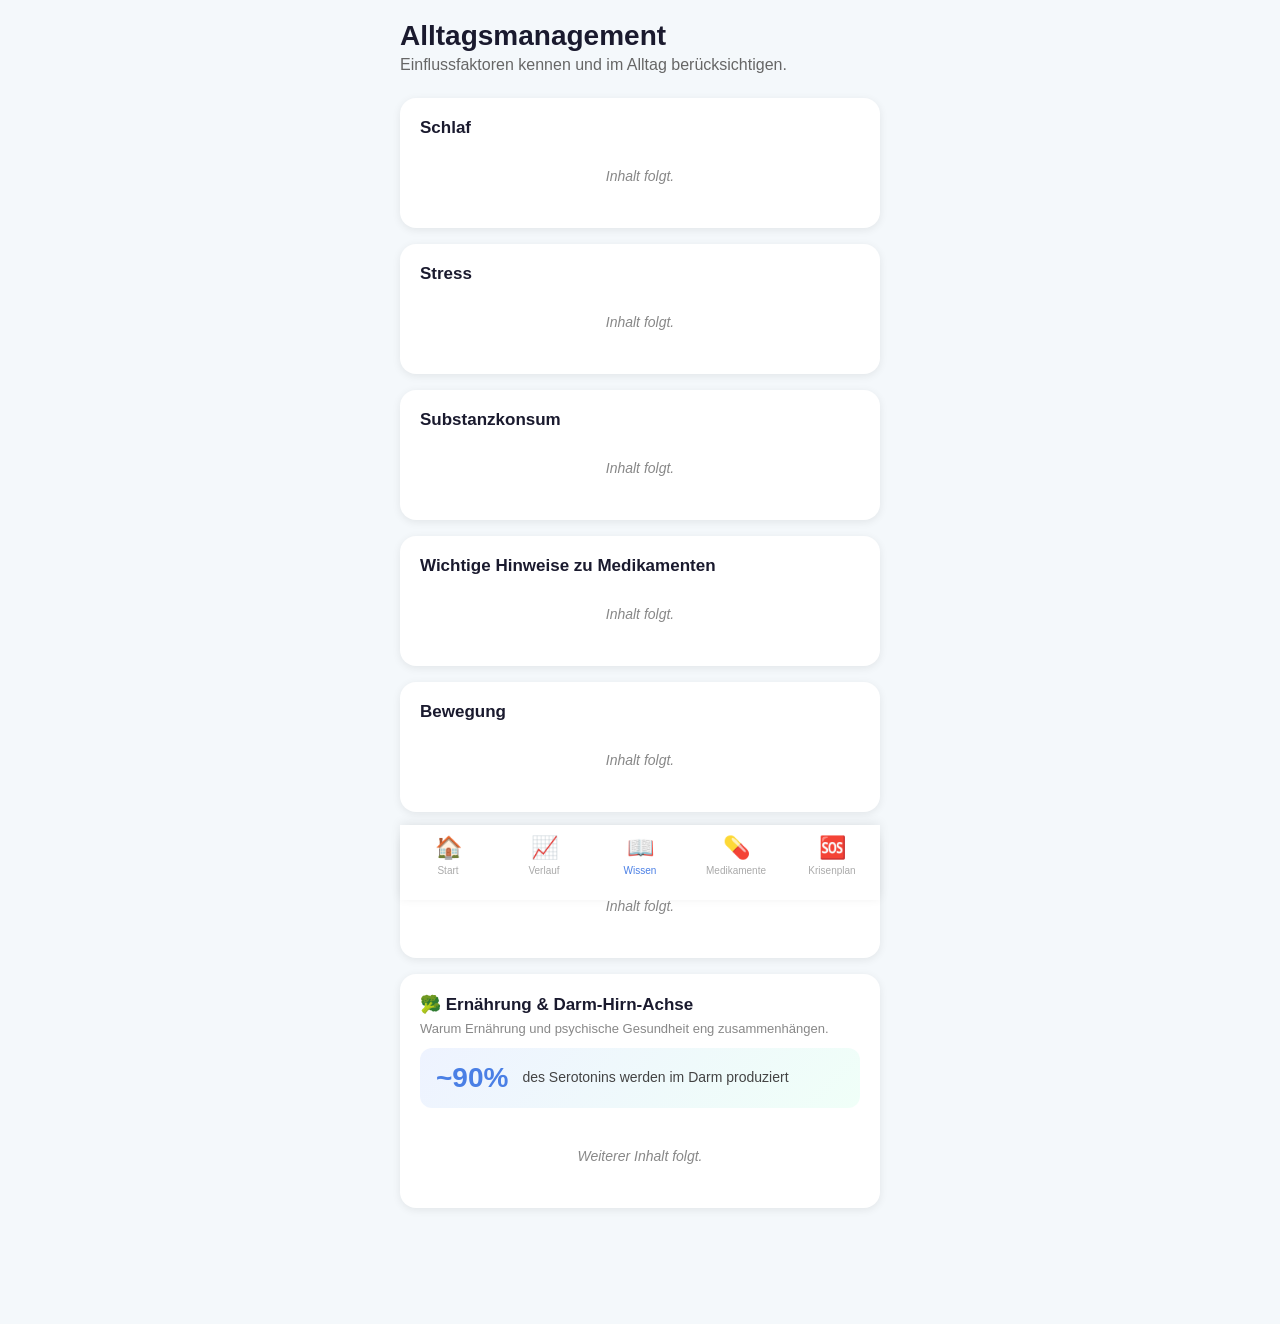
==== alltagsmanagement.html @ 261d6a48 "Add files via upload" ====
<!DOCTYPE html>
<html>
    <head>
        <meta charset="UTF-8">
        <meta name="color-scheme" content="light">
        <meta name="apple-mobile-web-app-capable" content="yes">
        <meta name="apple-mobile-web-app-status-bar-style" content="default">
        <meta name="apple-mobile-web-app-title" content="Recovery Compass">
        <link rel="manifest" href="manifest.json">
        <link rel="apple-touch-icon" href="icon.svg">
        <meta name="viewport" content="width=device-width, initial-scale=1.0">
        <style>body{background-color:#f4f8fb;}</style>
        <link rel="stylesheet" href="style.css">
    </head>
    <body>

        <div class="header">
            <h1>Alltagsmanagement</h1>
            <p>Einflussfaktoren kennen und im Alltag berücksichtigen.</p>
        </div>

        <div class="card">
            <h3>Schlaf</h3>
            <p class="placeholder-text">Inhalt folgt.</p>
        </div>

        <div class="card">
            <h3>Stress</h3>
            <p class="placeholder-text">Inhalt folgt.</p>
        </div>

        <div class="card">
            <h3>Substanzkonsum</h3>
            <p class="placeholder-text">Inhalt folgt.</p>
        </div>

        <div class="card">
            <h3>Wichtige Hinweise zu Medikamenten</h3>
            <p class="placeholder-text">Inhalt folgt.</p>
        </div>

        <div class="card">
            <h3>Bewegung</h3>
            <p class="placeholder-text">Inhalt folgt.</p>
        </div>

        <div class="card">
            <h3>Soziale Kontakte</h3>
            <p class="placeholder-text">Inhalt folgt.</p>
        </div>

        <div class="card">
            <h3>🥦 Ernährung & Darm-Hirn-Achse</h3>
            <p style="font-size: 13px; color: #888; margin: 0 0 12px 0;">Warum Ernährung und psychische Gesundheit eng zusammenhängen.</p>
            <div class="ernaehrung-fakt">
                <span class="ernaehrung-zahl">~90%</span>
                <span class="ernaehrung-label">des Serotonins werden im Darm produziert</span>
            </div>
            <p class="placeholder-text" style="margin-top: 16px;">Weiterer Inhalt folgt.</p>
        </div>

        <nav class="bottom-nav">
            <a href="index.html" class="nav-item"><span class="nav-icon">🏠</span><span class="nav-label">Start</span></a>
            <a href="verlauf.html" class="nav-item"><span class="nav-icon">📈</span><span class="nav-label">Verlauf</span></a>
            <a href="wissen.html" class="nav-item active"><span class="nav-icon">📖</span><span class="nav-label">Wissen</span></a>
            <a href="medikamente.html" class="nav-item"><span class="nav-icon">💊</span><span class="nav-label">Medikamente</span></a>
            <a href="krisenplan.html" class="nav-item"><span class="nav-icon">🆘</span><span class="nav-label">Krisenplan</span></a>
        </nav>

    </body>
</html>
---- style.css ----
:root {
    color-scheme: light;
}

body {
    background-color: #f4f8fb;
    color: #1a1a2e;
    font-family: Arial, sans-serif;
    padding: 20px 20px 100px 20px;
    max-width: 480px;
    margin: 0 auto;
}

.header {
    margin-bottom: 24px;
}

.header h1 {
    font-size: 28px;
    margin: 0 0 4px 0;
    color: #1a1a2e;
}

.header p {
    color: #666;
    margin: 0;
}

.card {
    background-color: white;
    border-radius: 16px;
    padding: 20px;
    margin-bottom: 16px;
    box-shadow: 0 2px 8px rgba(0, 0, 0, 0.08);
}

.card h3 {
    margin: 0 0 6px 0;
    font-size: 17px;
    color: #1a1a2e;
}

.card p {
    margin: 0;
    color: #888;
    font-size: 14px;
}

.card-link {
    text-decoration: none;
    display: block;
}

.card-nav {
    display: flex;
    align-items: center;
    gap: 14px;
}

.card-nav h3 {
    margin: 0 0 4px 0;
}

.card-nav p {
    margin: 0;
}

.card-nav-icon {
    font-size: 28px;
    flex-shrink: 0;
}

.card-arrow {
    font-size: 22px;
    color: #ccc;
    margin-left: auto;
    flex-shrink: 0;
}

.recovery-card {
    background: linear-gradient(135deg, #eef3ff, #f0f8ff);
    border: 1px solid #d0e0ff;
}

.recovery-tag {
    font-size: 13px;
    font-weight: bold;
    color: #4a7fe5;
    margin-bottom: 8px;
}

.recovery-card p {
    color: #444;
    font-size: 14px;
    line-height: 1.6;
    margin: 0 0 12px 0;
}

.recovery-link {
    font-size: 14px;
    color: #4a7fe5;
    text-decoration: none;
    font-weight: bold;
}

.button-primary {
    display: block;
    width: 100%;
    padding: 16px;
    margin-bottom: 16px;
    background-color: #4a7fe5;
    color: white;
    border: none;
    border-radius: 16px;
    font-size: 16px;
    font-weight: bold;
    cursor: pointer;
}

.placeholder-text {
    color: #bbb;
    font-style: italic;
    text-align: center;
    padding: 24px 0;
}

.modal-overlay {
    position: fixed;
    top: 0;
    left: 0;
    right: 0;
    bottom: 0;
    background-color: rgba(0, 0, 0, 0.5);
    display: flex;
    align-items: center;
    justify-content: center;
    z-index: 1000;
    padding: 20px;
}

.modal-overlay.hidden {
    display: none;
}

.modal-box {
    background: white;
    border-radius: 20px;
    padding: 28px;
    width: 100%;
    max-width: 440px;
    max-height: 85vh;
    overflow-y: auto;
}

.modal-box h2 {
    margin: 0 0 8px 0;
    font-size: 22px;
    color: #1a1a2e;
}

.modal-intro {
    color: #666;
    font-size: 14px;
    margin: 0 0 20px 0;
}

.fw-liste {
    display: flex;
    flex-direction: column;
    gap: 4px;
    margin-bottom: 20px;
}

.fw-item {
    display: flex;
    align-items: center;
    gap: 12px;
    padding: 12px;
    border-radius: 10px;
    cursor: pointer;
    font-size: 15px;
    color: #1a1a2e;
}

.fw-item:hover {
    background-color: #f4f8fb;
}

.fw-item input[type="checkbox"] {
    width: 18px;
    height: 18px;
    cursor: pointer;
    accent-color: #4a7fe5;
}

.custom-add {
    display: flex;
    gap: 8px;
    margin-bottom: 20px;
}

.text-input {
    flex: 1;
    padding: 12px;
    border: 1px solid #e0e0e0;
    border-radius: 10px;
    font-size: 14px;
    outline: none;
}

.text-input:focus {
    border-color: #4a7fe5;
}

.button-secondary {
    padding: 12px 16px;
    background-color: #f0f4ff;
    color: #4a7fe5;
    border: none;
    border-radius: 10px;
    font-size: 14px;
    font-weight: bold;
    cursor: pointer;
    white-space: nowrap;
}

.fw-eintrag {
    margin-bottom: 20px;
    padding-bottom: 20px;
    border-bottom: 1px solid #f0f0f0;
}

.fw-eintrag:last-child {
    border-bottom: none;
}

.fw-eintrag-header {
    display: flex;
    justify-content: space-between;
    align-items: center;
    margin-bottom: 8px;
}

.fw-name {
    font-size: 15px;
    font-weight: bold;
    color: #1a1a2e;
}

.fw-wert {
    font-size: 20px;
    font-weight: bold;
    color: #4a7fe5;
    min-width: 32px;
    text-align: right;
}

.slider {
    width: 100%;
    accent-color: #4a7fe5;
    margin-bottom: 4px;
}

.slider-labels {
    display: flex;
    justify-content: space-between;
    font-size: 11px;
    color: #aaa;
    margin-bottom: 10px;
}

.kommentar-input {
    width: 100%;
    height: 60px;
    resize: none;
    box-sizing: border-box;
}

.button-cancel {
    display: block;
    width: 100%;
    padding: 14px;
    margin-top: 8px;
    background-color: transparent;
    color: #888;
    border: none;
    border-radius: 16px;
    font-size: 15px;
    cursor: pointer;
}

.datum-feld {
    margin-bottom: 12px;
}

.datum-label {
    display: block;
    font-size: 13px;
    color: #888;
    margin-bottom: 4px;
}

.datum-input {
    width: 100%;
    box-sizing: border-box;
}

.eintrag-header-row {
    display: flex;
    justify-content: space-between;
    align-items: center;
    margin-bottom: 8px;
}

.eintrag-edit-btn {
    font-size: 12px;
    color: #4a7fe5;
    background: none;
    border: none;
    cursor: pointer;
    padding: 4px 8px;
    border-radius: 8px;
}

.eintrag-edit-btn:hover {
    background-color: #f0f4ff;
}

.eintrag-item {
    padding: 14px 0;
    border-bottom: 1px solid #f0f0f0;
}

.eintrag-item:last-child {
    border-bottom: none;
}

.eintrag-datum {
    font-size: 12px;
    color: #aaa;
    margin-bottom: 8px;
}

.eintrag-zeile {
    display: flex;
    justify-content: space-between;
    align-items: center;
    margin-bottom: 4px;
}

.eintrag-punkt {
    width: 10px;
    height: 10px;
    border-radius: 50%;
    flex-shrink: 0;
}

.eintrag-fw {
    font-size: 14px;
    color: #1a1a2e;
}

.eintrag-badge {
    font-size: 12px;
    font-weight: bold;
    padding: 2px 8px;
    border-radius: 20px;
    background-color: #f0f4ff;
    color: #4a7fe5;
}

.eintrag-badge.wert-4, .eintrag-badge.wert-5 {
    background-color: #fff0f0;
    color: #e05555;
}

.eintrag-kommentar {
    font-size: 13px;
    color: #888;
    margin: 2px 0 8px 0;
    font-style: italic;
}

.med-input {
    width: 100%;
    box-sizing: border-box;
    margin-bottom: 12px;
}

select.text-input {
    appearance: none;
    background-image: url("data:image/svg+xml,%3Csvg xmlns='http://www.w3.org/2000/svg' width='12' height='8' viewBox='0 0 12 8'%3E%3Cpath d='M1 1l5 5 5-5' stroke='%23888' stroke-width='1.5' fill='none'/%3E%3C/svg%3E");
    background-repeat: no-repeat;
    background-position: right 12px center;
    padding-right: 32px;
}

.med-card {
    margin-bottom: 16px;
}

.med-genommen {
    border-left: 4px solid #4ac98a;
}

.med-name {
    font-size: 17px;
    font-weight: bold;
    color: #1a1a2e;
    margin-bottom: 4px;
}

.med-handelsname {
    font-weight: normal;
    color: #888;
    font-size: 14px;
}

.med-details {
    font-size: 13px;
    color: #666;
    margin-bottom: 2px;
}

.med-notiz {
    font-size: 13px;
    color: #888;
    font-style: italic;
    margin-top: 6px;
}

.einnahme-btn {
    display: block;
    width: 100%;
    padding: 12px;
    margin-top: 14px;
    border-radius: 10px;
    border: 2px solid #e0e0e0;
    background: white;
    color: #888;
    font-size: 14px;
    font-weight: bold;
    cursor: pointer;
    text-align: center;
}

.einnahme-done {
    border-color: #4ac98a;
    background-color: #f0fff8;
    color: #4ac98a;
}

.med-actions {
    display: flex;
    gap: 8px;
    margin-top: 10px;
}

.med-delete {
    color: #e05555;
}

.tagesplan-nav {
    display: flex;
    justify-content: space-between;
    align-items: center;
    margin-bottom: 16px;
}

.tagesplan-datum-label {
    font-size: 15px;
    font-weight: bold;
    color: #1a1a2e;
}

.tagesplan-btn {
    background: none;
    border: none;
    font-size: 24px;
    color: #4a7fe5;
    cursor: pointer;
    padding: 0 8px;
}

.tagesplan-row {
    display: flex;
    align-items: center;
    gap: 12px;
    padding: 12px 0;
    border-bottom: 1px solid #f0f0f0;
}

.tagesplan-row:last-child {
    border-bottom: none;
}

.tp-genommen {
    opacity: 0.5;
}

.tp-zeit {
    font-size: 13px;
    font-weight: bold;
    color: #4a7fe5;
    min-width: 52px;
}

.tp-info {
    flex: 1;
}

.tp-name {
    font-size: 15px;
    font-weight: bold;
    color: #1a1a2e;
}

.tp-details {
    font-size: 12px;
    color: #888;
}

.tp-check {
    width: 36px;
    height: 36px;
    border-radius: 50%;
    border: 2px solid #e0e0e0;
    background: white;
    font-size: 16px;
    cursor: pointer;
    color: #aaa;
    flex-shrink: 0;
}

.tp-check-done {
    border-color: #4ac98a;
    background-color: #4ac98a;
    color: white;
}

.section-label {
    font-size: 13px;
    font-weight: bold;
    color: #888;
    text-transform: uppercase;
    letter-spacing: 0.5px;
    margin: 24px 0 10px 4px;
}

.add-fw-bar {
    text-align: center;
    color: #4a7fe5;
    font-size: 14px;
    padding: 14px;
    cursor: pointer;
    margin-bottom: 4px;
}

.add-fw-form {
    display: flex;
    gap: 8px;
    margin-bottom: 16px;
}

.add-fw-form.hidden {
    display: none;
}

.bottom-nav {
    position: fixed;
    bottom: 0;
    left: 50%;
    transform: translateX(-50%);
    width: 100%;
    max-width: 480px;
    background-color: white;
    display: flex;
    justify-content: space-evenly;
    padding: 10px 0 24px 0;
    box-shadow: 0 -2px 10px rgba(0, 0, 0, 0.08);
}

.nav-item {
    text-decoration: none;
    display: flex;
    flex-direction: column;
    align-items: center;
    justify-content: center;
    gap: 4px;
    color: #aaa;
    flex: 1;
    text-align: center;
}

.nav-item.active {
    color: #4a7fe5;
}

.nav-icon {
    font-size: 22px;
}

.nav-label {
    font-size: 10px;
}

/* === KRISENPLAN === */

.notruf-liste {
    display: flex;
    flex-direction: column;
    gap: 6px;
}

.notruf-item {
    display: flex;
    flex-direction: row;
    align-items: flex-start;
    gap: 12px;
    padding: 12px 14px;
    border-radius: 12px;
    text-decoration: none;
    background-color: #fff5f5;
    color: inherit;
}

.notruf-item:hover {
    background-color: #ffe8e8;
}

.notruf-nummer {
    font-size: 18px;
    font-weight: bold;
    color: #e05555;
    min-width: 52px;
    flex-shrink: 0;
    padding-top: 2px;
}

.kp-num-sm {
    font-size: 13px;
    min-width: 90px;
    padding-top: 4px;
}

.notruf-info {
    flex: 1;
}

.notruf-name {
    font-size: 14px;
    font-weight: bold;
    color: #1a1a2e;
    margin-bottom: 2px;
}

.notruf-desc {
    font-size: 12px;
    color: #888;
    line-height: 1.4;
}

.notruf-call {
    font-size: 20px;
    flex-shrink: 0;
    align-self: center;
}

.fw-tag-container {
    display: flex;
    flex-wrap: wrap;
    gap: 8px;
}

.fw-tag {
    display: inline-block;
    background-color: #fff3cd;
    color: #7a5800;
    border: 1px solid #ffe08a;
    border-radius: 20px;
    padding: 6px 14px;
    font-size: 13px;
}

.was-hilft-text {
    font-size: 15px;
    color: #1a1a2e;
    line-height: 1.6;
    white-space: pre-wrap;
    background-color: #f8faff;
    border-radius: 10px;
    padding: 12px 14px;
}

.was-hilft-locked {
    background-color: #f8faff;
    color: #1a1a2e;
    border-color: #f0f0f0;
    cursor: default;
}

.kontakt-item {
    display: flex;
    flex-direction: row;
    align-items: center;
    justify-content: space-between;
    gap: 12px;
    padding: 12px 0;
    border-bottom: 1px solid #f0f0f0;
}

.kontakt-item:last-child {
    border-bottom: none;
}

.kontakt-info {
    flex: 1;
}

.kontakt-name {
    font-size: 15px;
    font-weight: bold;
    color: #1a1a2e;
}

.kontakt-rolle {
    font-size: 12px;
    color: #888;
    margin-top: 2px;
}

.kontakt-tel {
    font-size: 12px;
    color: #4a7fe5;
    margin-top: 2px;
}

.kontakt-actions {
    display: flex;
    align-items: center;
    gap: 4px;
    flex-shrink: 0;
}

.kontakt-anrufen-btn {
    display: inline-block;
    padding: 7px 12px;
    background-color: #4ac98a;
    color: white;
    border-radius: 20px;
    font-size: 13px;
    font-weight: bold;
    text-decoration: none;
    white-space: nowrap;
}

.link-liste {
    display: flex;
    flex-direction: column;
    gap: 4px;
}

.link-item {
    display: flex;
    flex-direction: row;
    align-items: center;
    gap: 12px;
    padding: 12px;
    border-radius: 12px;
    text-decoration: none;
    color: inherit;
    background-color: #f8faff;
}

.link-item:hover {
    background-color: #eef3ff;
}

.link-info {
    flex: 1;
}

.link-name {
    font-size: 14px;
    font-weight: bold;
    color: #1a1a2e;
}

.link-desc {
    font-size: 12px;
    color: #888;
}

.link-arrow {
    font-size: 20px;
    color: #ccc;
    flex-shrink: 0;
}

/* === VERLAUF FILTER === */

.filter-nav {
    margin-bottom: 16px;
}

.filter-tabs {
    display: flex;
    gap: 6px;
    margin-bottom: 12px;
}

.filter-tab {
    flex: 1;
    padding: 9px 4px;
    background: #f0f4ff;
    color: #4a7fe5;
    border: none;
    border-radius: 10px;
    font-size: 13px;
    font-weight: bold;
    cursor: pointer;
    transition: background 0.2s, color 0.2s;
}

.filter-tab.active {
    background: #4a7fe5;
    color: white;
}

.filter-zeitraum {
    display: flex;
    align-items: center;
    justify-content: space-between;
    gap: 8px;
    margin-bottom: 4px;
}

.filter-pfeil {
    background: none;
    border: none;
    font-size: 26px;
    color: #4a7fe5;
    cursor: pointer;
    padding: 0 8px;
    line-height: 1;
}

.filter-pfeil:disabled {
    color: #ccc;
    cursor: default;
}

.filter-label {
    font-size: 15px;
    font-weight: bold;
    color: #1a1a2e;
    flex: 1;
    text-align: center;
}

/* === ALLTAGSMANAGEMENT === */

.ernaehrung-fakt {
    display: flex;
    align-items: center;
    gap: 14px;
    background: linear-gradient(135deg, #eef3ff, #f0fff8);
    border-radius: 12px;
    padding: 14px 16px;
}

.ernaehrung-zahl {
    font-size: 28px;
    font-weight: bold;
    color: #4a7fe5;
    flex-shrink: 0;
}

.ernaehrung-label {
    font-size: 14px;
    color: #444;
    line-height: 1.4;
}

/* === ONBOARDING === */

.ob-overlay {
    position: fixed;
    top: 0;
    bottom: 0;
    left: 50%;
    width: 100%;
    max-width: 480px;
    transform: translateX(-50%);
    background: linear-gradient(160deg, #1a1a2e 0%, #2a4fa8 60%, #4a7fe5 100%);
    z-index: 3000;
    display: flex;
    flex-direction: column;
    opacity: 1;
    transition: opacity 0.4s ease;
}

.ob-overlay.hidden {
    display: none !important;
}

.ob-overlay.ob-fade-out {
    opacity: 0;
}

.ob-skip {
    position: absolute;
    top: 20px;
    right: 20px;
    background: rgba(255, 255, 255, 0.15);
    color: white;
    border: none;
    border-radius: 20px;
    padding: 8px 16px;
    font-size: 13px;
    cursor: pointer;
    z-index: 10;
}

.ob-slides {
    flex: 1;
    position: relative;
    overflow: hidden;
    min-height: 0;
}

.ob-slide {
    position: absolute;
    top: 0;
    left: 0;
    right: 0;
    bottom: 0;
    display: flex;
    flex-direction: column;
    align-items: center;
    justify-content: center;
    padding: 60px 36px 20px 36px;
    opacity: 0;
    transform: translateX(40px);
    transition: opacity 0.45s ease, transform 0.45s ease;
    pointer-events: none;
    text-align: center;
}

.ob-slide.active {
    opacity: 1;
    transform: translateX(0);
    pointer-events: all;
}

.ob-slide.exit {
    opacity: 0;
    transform: translateX(-40px);
    transition: opacity 0.3s ease, transform 0.3s ease;
}

.ob-icon {
    font-size: 72px;
    margin-bottom: 28px;
    filter: drop-shadow(0 4px 12px rgba(0,0,0,0.3));
}

.ob-title {
    font-size: 26px;
    font-weight: bold;
    color: white;
    margin: 0 0 18px 0;
    line-height: 1.3;
}

.ob-text {
    font-size: 16px;
    color: rgba(255, 255, 255, 0.85);
    line-height: 1.7;
    margin: 0;
    max-width: 320px;
}

.ob-features {
    display: grid;
    grid-template-columns: 1fr 1fr;
    gap: 14px;
    width: 100%;
    max-width: 340px;
}

.ob-feature {
    background: rgba(255, 255, 255, 0.12);
    border-radius: 16px;
    padding: 18px 14px;
    display: flex;
    flex-direction: column;
    align-items: center;
    gap: 10px;
    backdrop-filter: blur(4px);
}

.ob-feature-icon {
    font-size: 32px;
}

.ob-feature-text {
    font-size: 13px;
    color: rgba(255, 255, 255, 0.9);
    font-weight: bold;
    line-height: 1.3;
    text-align: center;
}

.ob-footer {
    padding: 24px 36px 44px 36px;
    display: flex;
    flex-direction: column;
    align-items: center;
    gap: 20px;
}

.ob-dots {
    display: flex;
    gap: 8px;
}

.ob-dot {
    width: 8px;
    height: 8px;
    border-radius: 50%;
    background: rgba(255, 255, 255, 0.3);
    transition: background 0.3s ease, width 0.3s ease;
}

.ob-dot.active {
    background: white;
    width: 24px;
    border-radius: 4px;
}

.ob-next-btn {
    width: 100%;
    max-width: 320px;
    padding: 18px;
    background: white;
    color: #2a4fa8;
    border: none;
    border-radius: 16px;
    font-size: 17px;
    font-weight: bold;
    cursor: pointer;
    transition: transform 0.15s ease, box-shadow 0.15s ease;
    box-shadow: 0 4px 20px rgba(0,0,0,0.2);
}

.ob-next-btn:active {
    transform: scale(0.97);
}

/* === PRINT === */

.print-header {
    display: none;
}

@media print {

    .no-print,
    .bottom-nav,
    #setup-modal,
    #eintrag-modal {
        display: none !important;
    }

    .print-header {
        display: block;
        margin-bottom: 24px;
        padding-bottom: 12px;
        border-bottom: 2px solid #4a7fe5;
    }

    .print-titel {
        font-size: 22px;
        font-weight: bold;
        color: #1a1a2e;
    }

    .print-datum {
        font-size: 13px;
        color: #888;
        margin-top: 4px;
    }

    body {
        max-width: 100%;
        padding: 24px;
        background: white;
    }

    .card {
        box-shadow: none;
        border: 1px solid #ddd;
        break-inside: avoid;
        margin-bottom: 16px;
    }

    .eintrag-edit-btn {
        display: none !important;
    }

    canvas {
        max-width: 100% !important;
    }
}

/* ===== DASHBOARD ===== */
.dashboard-card {
    background: linear-gradient(135deg, #1a1a2e, #2a4fa8);
    color: white;
    padding: 22px 20px 18px 20px;
}

.dashboard-greeting {
    font-size: 13px;
    font-weight: bold;
    letter-spacing: 0.5px;
    text-transform: uppercase;
    color: rgba(255,255,255,0.6);
    margin-bottom: 14px;
}

.dashboard-stats {
    display: flex;
    align-items: stretch;
    gap: 0;
    margin-bottom: 16px;
}

.dashboard-stat {
    flex: 1;
    text-align: center;
    cursor: pointer;
    padding: 4px 0;
}

.dashboard-stat-value {
    font-size: 22px;
    font-weight: bold;
    color: white;
    line-height: 1.1;
    margin-bottom: 4px;
}

.dashboard-stat-label {
    font-size: 11px;
    color: rgba(255,255,255,0.6);
    text-transform: uppercase;
    letter-spacing: 0.3px;
}

.dashboard-sep {
    width: 1px;
    background: rgba(255,255,255,0.15);
    margin: 4px 0;
}

.dashboard-quick-btn {
    display: block;
    width: 100%;
    padding: 12px;
    background: rgba(255,255,255,0.18);
    color: white;
    border: 1.5px solid rgba(255,255,255,0.3);
    border-radius: 12px;
    font-size: 15px;
    font-weight: bold;
    cursor: pointer;
    text-align: center;
    box-sizing: border-box;
}

.dashboard-trend-gut { color: #4ac98a; }
.dashboard-trend-schlecht { color: #e55b4a; }
.dashboard-trend-neutral { color: rgba(255,255,255,0.7); }
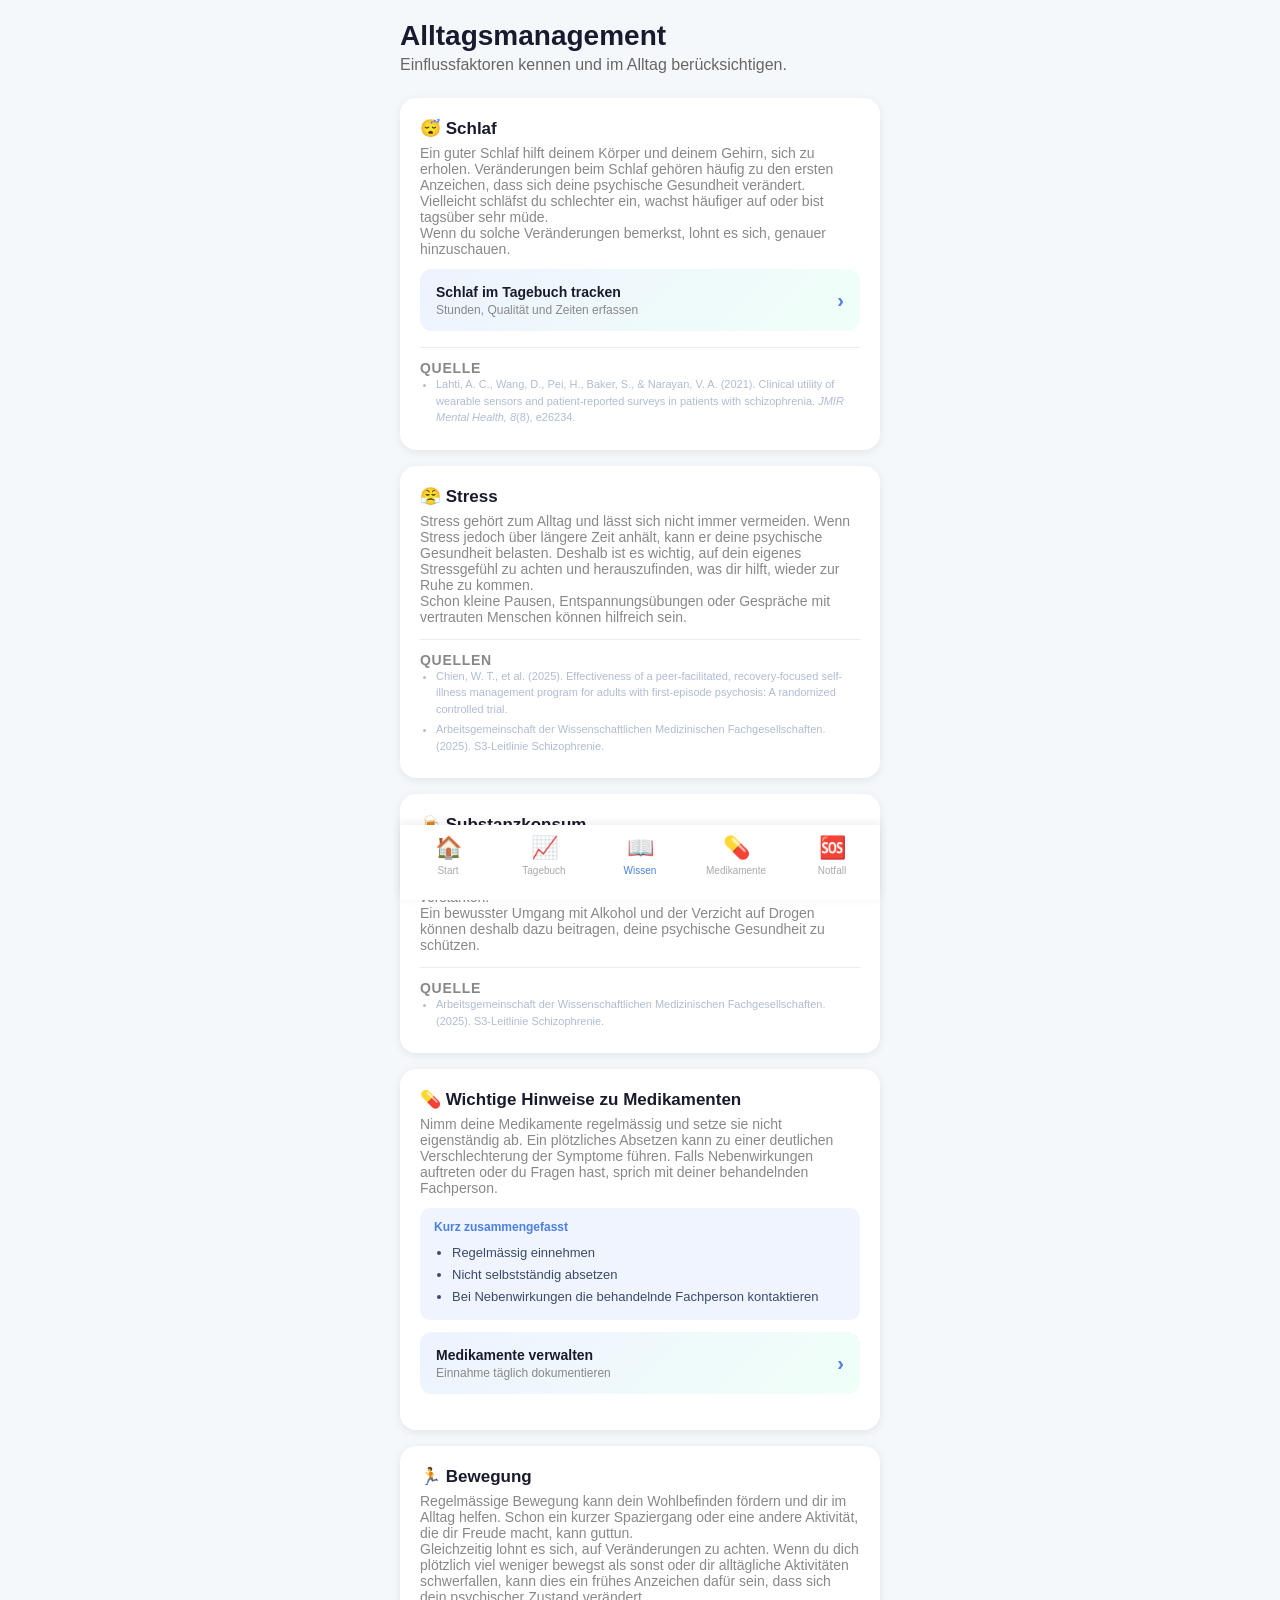
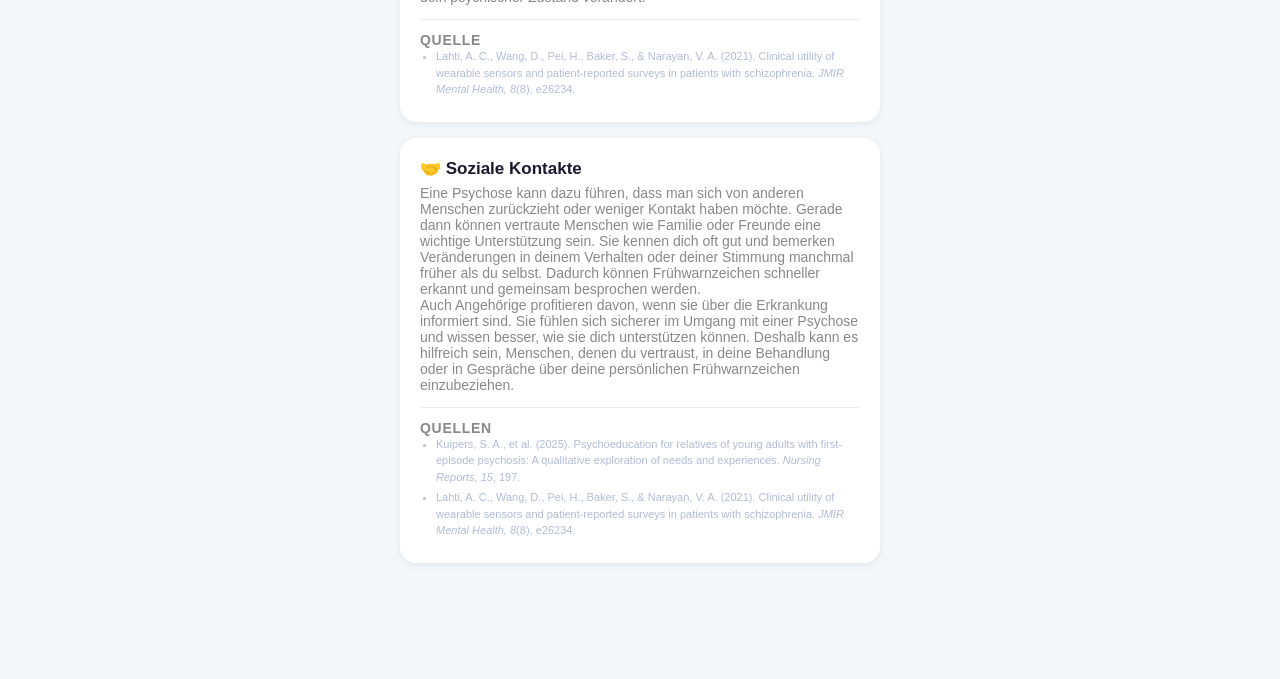
==== commit 4fe360b6: "Add files via upload" ====
--- a/alltagsmanagement.html
+++ b/alltagsmanagement.html
@@ -9,7 +9,13 @@
         <link rel="manifest" href="manifest.json">
         <link rel="apple-touch-icon" href="icon.svg">
         <meta name="viewport" content="width=device-width, initial-scale=1.0">
-        <style>body{background-color:#f4f8fb;}</style>
+        <style>
+            body { background-color: #f4f8fb; }
+            .quellen { margin-top: 14px; padding-top: 12px; border-top: 1px solid #e8ecf5; }
+            .quellen-titel { font-size: 11px; font-weight: 600; color: #b0bcd4; margin: 0 0 5px 0; text-transform: uppercase; letter-spacing: 0.05em; }
+            .quellen ul { margin: 0; padding-left: 16px; }
+            .quellen li { font-size: 11px; color: #b0bcd4; line-height: 1.5; margin-bottom: 4px; }
+        </style>
         <link rel="stylesheet" href="style.css">
     </head>
     <body>
@@ -20,35 +26,95 @@
         </div>
 
         <div class="card">
-            <h3>Schlaf</h3>
-            <p class="placeholder-text">Inhalt folgt.</p>
+            <h3>😴 Schlaf</h3>
+            <p>Ein guter Schlaf hilft deinem Körper und deinem Gehirn, sich zu erholen. Veränderungen beim Schlaf gehören häufig zu den ersten Anzeichen, dass sich deine psychische Gesundheit verändert. Vielleicht schläfst du schlechter ein, wachst häufiger auf oder bist tagsüber sehr müde.</p>
+            <p>Wenn du solche Veränderungen bemerkst, lohnt es sich, genauer hinzuschauen.</p>
+            <a href="verlauf.html" class="schlaf-hygiene-link" style="margin-top:12px;">
+                <div>
+                    <span>Schlaf im Tagebuch tracken</span>
+                    <em>Stunden, Qualität und Zeiten erfassen</em>
+                </div>
+                <span style="font-size:20px;color:#4a7fe5;">›</span>
+            </a>
+            <div class="quellen">
+                <p class="quellen-titel">Quelle</p>
+                <ul>
+                    <li>Lahti, A. C., Wang, D., Pei, H., Baker, S., &amp; Narayan, V. A. (2021). Clinical utility of wearable sensors and patient-reported surveys in patients with schizophrenia. <em>JMIR Mental Health, 8</em>(8), e26234.</li>
+                </ul>
+            </div>
         </div>
 
         <div class="card">
-            <h3>Stress</h3>
-            <p class="placeholder-text">Inhalt folgt.</p>
+            <h3>😤 Stress</h3>
+            <p>Stress gehört zum Alltag und lässt sich nicht immer vermeiden. Wenn Stress jedoch über längere Zeit anhält, kann er deine psychische Gesundheit belasten. Deshalb ist es wichtig, auf dein eigenes Stressgefühl zu achten und herauszufinden, was dir hilft, wieder zur Ruhe zu kommen.</p>
+            <p>Schon kleine Pausen, Entspannungsübungen oder Gespräche mit vertrauten Menschen können hilfreich sein.</p>
+            <div class="quellen">
+                <p class="quellen-titel">Quellen</p>
+                <ul>
+                    <li>Chien, W. T., et al. (2025). Effectiveness of a peer-facilitated, recovery-focused self-illness management program for adults with first-episode psychosis: A randomized controlled trial.</li>
+                    <li>Arbeitsgemeinschaft der Wissenschaftlichen Medizinischen Fachgesellschaften. (2025). S3-Leitlinie Schizophrenie.</li>
+                </ul>
+            </div>
         </div>
 
         <div class="card">
-            <h3>Substanzkonsum</h3>
-            <p class="placeholder-text">Inhalt folgt.</p>
+            <h3>🍺 Substanzkonsum</h3>
+            <p>Alkohol und Drogen können eine Psychose beeinflussen und das Risiko für einen Rückfall erhöhen. Sie können zudem die Wirkung deiner Medikamente verändern oder psychotische Symptome verstärken.</p>
+            <p>Ein bewusster Umgang mit Alkohol und der Verzicht auf Drogen können deshalb dazu beitragen, deine psychische Gesundheit zu schützen.</p>
+            <div class="quellen">
+                <p class="quellen-titel">Quelle</p>
+                <ul>
+                    <li>Arbeitsgemeinschaft der Wissenschaftlichen Medizinischen Fachgesellschaften. (2025). S3-Leitlinie Schizophrenie.</li>
+                </ul>
+            </div>
         </div>
 
         <div class="card">
-            <h3>Wichtige Hinweise zu Medikamenten</h3>
-            <p class="placeholder-text">Inhalt folgt.</p>
+            <h3>💊 Wichtige Hinweise zu Medikamenten</h3>
+            <p>Nimm deine Medikamente regelmässig und setze sie nicht eigenständig ab. Ein plötzliches Absetzen kann zu einer deutlichen Verschlechterung der Symptome führen. Falls Nebenwirkungen auftreten oder du Fragen hast, sprich mit deiner behandelnden Fachperson.</p>
+            <div style="background:#f0f4ff; border-radius:10px; padding:12px 14px; margin-top:12px;">
+                <p style="font-size:12px; font-weight:600; color:#4a7fe5; margin:0 0 8px 0;">Kurz zusammengefasst</p>
+                <ul style="margin:0; padding-left:18px; font-size:13px; color:#3a4a6a; line-height:1.7;">
+                    <li>Regelmässig einnehmen</li>
+                    <li>Nicht selbstständig absetzen</li>
+                    <li>Bei Nebenwirkungen die behandelnde Fachperson kontaktieren</li>
+                </ul>
+            </div>
+            <a href="medikamente.html" class="schlaf-hygiene-link" style="margin-top:12px;">
+                <div>
+                    <span>Medikamente verwalten</span>
+                    <em>Einnahme täglich dokumentieren</em>
+                </div>
+                <span style="font-size:20px;color:#4a7fe5;">›</span>
+            </a>
         </div>
 
         <div class="card">
-            <h3>Bewegung</h3>
-            <p class="placeholder-text">Inhalt folgt.</p>
+            <h3>🏃 Bewegung</h3>
+            <p>Regelmässige Bewegung kann dein Wohlbefinden fördern und dir im Alltag helfen. Schon ein kurzer Spaziergang oder eine andere Aktivität, die dir Freude macht, kann guttun.</p>
+            <p>Gleichzeitig lohnt es sich, auf Veränderungen zu achten. Wenn du dich plötzlich viel weniger bewegst als sonst oder dir alltägliche Aktivitäten schwerfallen, kann dies ein frühes Anzeichen dafür sein, dass sich dein psychischer Zustand verändert.</p>
+            <div class="quellen">
+                <p class="quellen-titel">Quelle</p>
+                <ul>
+                    <li>Lahti, A. C., Wang, D., Pei, H., Baker, S., &amp; Narayan, V. A. (2021). Clinical utility of wearable sensors and patient-reported surveys in patients with schizophrenia. <em>JMIR Mental Health, 8</em>(8), e26234.</li>
+                </ul>
+            </div>
         </div>
 
         <div class="card">
-            <h3>Soziale Kontakte</h3>
-            <p class="placeholder-text">Inhalt folgt.</p>
+            <h3>🤝 Soziale Kontakte</h3>
+            <p>Eine Psychose kann dazu führen, dass man sich von anderen Menschen zurückzieht oder weniger Kontakt haben möchte. Gerade dann können vertraute Menschen wie Familie oder Freunde eine wichtige Unterstützung sein. Sie kennen dich oft gut und bemerken Veränderungen in deinem Verhalten oder deiner Stimmung manchmal früher als du selbst. Dadurch können Frühwarnzeichen schneller erkannt und gemeinsam besprochen werden.</p>
+            <p>Auch Angehörige profitieren davon, wenn sie über die Erkrankung informiert sind. Sie fühlen sich sicherer im Umgang mit einer Psychose und wissen besser, wie sie dich unterstützen können. Deshalb kann es hilfreich sein, Menschen, denen du vertraust, in deine Behandlung oder in Gespräche über deine persönlichen Frühwarnzeichen einzubeziehen.</p>
+            <div class="quellen">
+                <p class="quellen-titel">Quellen</p>
+                <ul>
+                    <li>Kuipers, S. A., et al. (2025). Psychoeducation for relatives of young adults with first-episode psychosis: A qualitative exploration of needs and experiences. <em>Nursing Reports, 15</em>, 197.</li>
+                    <li>Lahti, A. C., Wang, D., Pei, H., Baker, S., &amp; Narayan, V. A. (2021). Clinical utility of wearable sensors and patient-reported surveys in patients with schizophrenia. <em>JMIR Mental Health, 8</em>(8), e26234.</li>
+                </ul>
+            </div>
         </div>
 
+        <!-- INAKTIV – Ernährung & Darm-Hirn-Achse (zum Reaktivieren Kommentar entfernen)
         <div class="card">
             <h3>🥦 Ernährung & Darm-Hirn-Achse</h3>
             <p style="font-size: 13px; color: #888; margin: 0 0 12px 0;">Warum Ernährung und psychische Gesundheit eng zusammenhängen.</p>
@@ -58,13 +124,14 @@
             </div>
             <p class="placeholder-text" style="margin-top: 16px;">Weiterer Inhalt folgt.</p>
         </div>
+        -->
 
         <nav class="bottom-nav">
             <a href="index.html" class="nav-item"><span class="nav-icon">🏠</span><span class="nav-label">Start</span></a>
-            <a href="verlauf.html" class="nav-item"><span class="nav-icon">📈</span><span class="nav-label">Verlauf</span></a>
+            <a href="verlauf.html" class="nav-item"><span class="nav-icon">📈</span><span class="nav-label">Tagebuch</span></a>
             <a href="wissen.html" class="nav-item active"><span class="nav-icon">📖</span><span class="nav-label">Wissen</span></a>
             <a href="medikamente.html" class="nav-item"><span class="nav-icon">💊</span><span class="nav-label">Medikamente</span></a>
-            <a href="krisenplan.html" class="nav-item"><span class="nav-icon">🆘</span><span class="nav-label">Krisenplan</span></a>
+            <a href="krisenplan.html" class="nav-item"><span class="nav-icon">🆘</span><span class="nav-label">Notfall</span></a>
         </nav>
 
     </body>
--- a/style.css
+++ b/style.css
@@ -566,6 +566,51 @@
     display: none;
 }
 
+.add-kw-bar {
+    text-align: center;
+    color: #4ac98a;
+    font-size: 14px;
+    padding: 14px;
+    cursor: pointer;
+    margin-bottom: 16px;
+    border: 1.5px dashed #4ac98a;
+    border-radius: 14px;
+}
+
+.kw-section-title {
+    font-size: 13px;
+    font-weight: bold;
+    color: #888;
+    text-transform: uppercase;
+    letter-spacing: 0.5px;
+    margin: 24px 0 12px 0;
+    padding-top: 16px;
+    border-top: 1px solid #f0f0f0;
+}
+
+.kw-feld {
+    margin-bottom: 16px;
+}
+
+.kw-feld .text-input {
+    width: 100%;
+    box-sizing: border-box;
+}
+
+.schlaf-hygiene-link {
+    display: flex;
+    align-items: center;
+    justify-content: space-between;
+    background: linear-gradient(135deg, #eef3ff, #f0fff8);
+    border-radius: 12px;
+    padding: 14px 16px;
+    text-decoration: none;
+    color: #1a1a2e;
+    margin-bottom: 16px;
+}
+.schlaf-hygiene-link span { font-size: 14px; font-weight: bold; }
+.schlaf-hygiene-link em { font-size: 12px; color: #888; font-style: normal; display: block; margin-top: 2px; }
+
 .bottom-nav {
     position: fixed;
     bottom: 0;
@@ -603,8 +648,6 @@
 .nav-label {
     font-size: 10px;
 }
-
-/* === KRISENPLAN === */
 
 .notruf-liste {
     display: flex;
@@ -797,8 +840,6 @@
     flex-shrink: 0;
 }
 
-/* === VERLAUF FILTER === */
-
 .filter-nav {
     margin-bottom: 16px;
 }
@@ -857,8 +898,6 @@
     flex: 1;
     text-align: center;
 }
-
-/* === ALLTAGSMANAGEMENT === */
 
 .ernaehrung-fakt {
     display: flex;
@@ -909,9 +948,6 @@
 }
 
 .ob-skip {
-    position: absolute;
-    top: 20px;
-    right: 20px;
     background: rgba(255, 255, 255, 0.15);
     color: white;
     border: none;
@@ -919,7 +955,8 @@
     padding: 8px 16px;
     font-size: 13px;
     cursor: pointer;
-    z-index: 10;
+    align-self: flex-end;
+    margin: 16px 16px 0 0;
 }
 
 .ob-slides {
@@ -931,10 +968,7 @@
 
 .ob-slide {
     position: absolute;
-    top: 0;
-    left: 0;
-    right: 0;
-    bottom: 0;
+    top: 0; left: 0; right: 0; bottom: 0;
     display: flex;
     flex-direction: column;
     align-items: center;
@@ -1000,9 +1034,7 @@
     backdrop-filter: blur(4px);
 }
 
-.ob-feature-icon {
-    font-size: 32px;
-}
+.ob-feature-icon { font-size: 32px; }
 
 .ob-feature-text {
     font-size: 13px;
@@ -1039,9 +1071,31 @@
     border-radius: 4px;
 }
 
+.ob-footer-btns {
+    display: flex;
+    gap: 12px;
+    width: 100%;
+    max-width: 320px;
+    align-items: stretch;
+}
+
+#ob-back-btn {
+    background: rgba(255, 255, 255, 0.2);
+    color: white;
+    border: none;
+    border-radius: 20px;
+    padding: 14px 20px;
+    font-size: 15px;
+    font-weight: bold;
+    cursor: pointer;
+    white-space: nowrap;
+    flex-shrink: 0;
+}
+
 .ob-next-btn {
-    width: 100%;
-    max-width: 320px;
+    flex: 1;
+    width: auto;
+    max-width: none;
     padding: 18px;
     background: white;
     color: #2a4fa8;
@@ -1059,59 +1113,116 @@
 }
 
 /* === PRINT === */
-
-.print-header {
-    display: none;
-}
+.print-header { display: none; }
 
 @media print {
-
-    .no-print,
-    .bottom-nav,
-    #setup-modal,
-    #eintrag-modal {
-        display: none !important;
-    }
-
-    .print-header {
-        display: block;
-        margin-bottom: 24px;
-        padding-bottom: 12px;
-        border-bottom: 2px solid #4a7fe5;
-    }
-
-    .print-titel {
-        font-size: 22px;
-        font-weight: bold;
-        color: #1a1a2e;
-    }
-
-    .print-datum {
-        font-size: 13px;
-        color: #888;
-        margin-top: 4px;
-    }
-
-    body {
-        max-width: 100%;
-        padding: 24px;
-        background: white;
-    }
-
-    .card {
-        box-shadow: none;
-        border: 1px solid #ddd;
-        break-inside: avoid;
-        margin-bottom: 16px;
-    }
-
-    .eintrag-edit-btn {
-        display: none !important;
-    }
-
-    canvas {
-        max-width: 100% !important;
-    }
+    .no-print, .bottom-nav, #setup-modal, #eintrag-modal { display: none !important; }
+    .print-header { display: block; margin-bottom: 24px; padding-bottom: 12px; border-bottom: 2px solid #4a7fe5; }
+    .print-titel { font-size: 22px; font-weight: bold; color: #1a1a2e; }
+    .print-datum { font-size: 13px; color: #888; margin-top: 4px; }
+    body { max-width: 100%; padding: 24px; background: white; }
+    .card { box-shadow: none; border: 1px solid #ddd; break-inside: avoid; margin-bottom: 16px; }
+    .eintrag-edit-btn { display: none !important; }
+    canvas { max-width: 100% !important; }
+}
+
+/* ===== FAB ===== */
+.fab-wrapper {
+    position: fixed;
+    bottom: 76px;
+    left: 50%;
+    transform: translateX(-50%);
+    width: 100%;
+    max-width: 480px;
+    display: flex;
+    justify-content: flex-end;
+    padding-right: 20px;
+    box-sizing: border-box;
+    pointer-events: none;
+    z-index: 900;
+}
+.fab {
+    pointer-events: all;
+    width: 52px;
+    height: 52px;
+    background: #4a7fe5;
+    border-radius: 50%;
+    color: white;
+    font-size: 28px;
+    font-weight: 300;
+    border: none;
+    cursor: pointer;
+    box-shadow: 0 4px 18px rgba(74, 127, 229, 0.45);
+    display: flex;
+    align-items: center;
+    justify-content: center;
+    line-height: 1;
+}
+
+/* ===== PWA BANNER ===== */
+.pwa-banner {
+    background: linear-gradient(135deg, #1a1a2e, #2a4fa8);
+    color: white;
+    border-radius: 16px;
+    padding: 16px 18px;
+    margin-bottom: 16px;
+    display: flex;
+    align-items: center;
+    gap: 14px;
+}
+.pwa-banner-icon { font-size: 28px; flex-shrink: 0; }
+.pwa-banner-text { flex: 1; }
+.pwa-banner-text strong { display: block; font-size: 14px; margin-bottom: 2px; }
+.pwa-banner-text span { font-size: 12px; color: rgba(255,255,255,0.7); }
+.pwa-banner-close {
+    background: rgba(255,255,255,0.2);
+    border: none;
+    color: white;
+    border-radius: 8px;
+    padding: 6px 10px;
+    font-size: 12px;
+    cursor: pointer;
+    flex-shrink: 0;
+}
+
+/* ===== HEADER ICON ===== */
+.header-icon {
+    width: 52px;
+    height: 52px;
+    border-radius: 14px;
+    background: linear-gradient(135deg, #4a7fe5, #2a4fa8);
+    display: flex;
+    align-items: center;
+    justify-content: center;
+    margin-bottom: 12px;
+}
+
+/* ===== KLEINE BUTTONS ===== */
+.btn-icon {
+    display: inline-flex;
+    align-items: center;
+    justify-content: center;
+    min-width: 36px;
+    height: 36px;
+    border-radius: 10px;
+    border: none;
+    cursor: pointer;
+    font-size: 15px;
+    background: #f0f4ff;
+    color: #4a7fe5;
+    padding: 0 10px;
+    font-weight: bold;
+    white-space: nowrap;
+}
+.btn-icon.danger {
+    background: #fff0f0;
+    color: #e55b4a;
+}
+
+.filter-tab:disabled {
+    opacity: 0.35;
+    cursor: default;
+    pointer-events: none;
 }
 
 /* ===== DASHBOARD ===== */
@@ -1120,7 +1231,6 @@
     color: white;
     padding: 22px 20px 18px 20px;
 }
-
 .dashboard-greeting {
     font-size: 13px;
     font-weight: bold;
@@ -1129,21 +1239,18 @@
     color: rgba(255,255,255,0.6);
     margin-bottom: 14px;
 }
-
 .dashboard-stats {
     display: flex;
     align-items: stretch;
     gap: 0;
     margin-bottom: 16px;
 }
-
 .dashboard-stat {
     flex: 1;
     text-align: center;
     cursor: pointer;
     padding: 4px 0;
 }
-
 .dashboard-stat-value {
     font-size: 22px;
     font-weight: bold;
@@ -1151,20 +1258,17 @@
     line-height: 1.1;
     margin-bottom: 4px;
 }
-
 .dashboard-stat-label {
     font-size: 11px;
     color: rgba(255,255,255,0.6);
     text-transform: uppercase;
     letter-spacing: 0.3px;
 }
-
 .dashboard-sep {
     width: 1px;
     background: rgba(255,255,255,0.15);
     margin: 4px 0;
 }
-
 .dashboard-quick-btn {
     display: block;
     width: 100%;
@@ -1179,7 +1283,6 @@
     text-align: center;
     box-sizing: border-box;
 }
-
 .dashboard-trend-gut { color: #4ac98a; }
 .dashboard-trend-schlecht { color: #e55b4a; }
-.dashboard-trend-neutral { color: rgba(255,255,255,0.7); }+.dashboard-trend-neutral { color: rgba(255,255,255,0.7); }
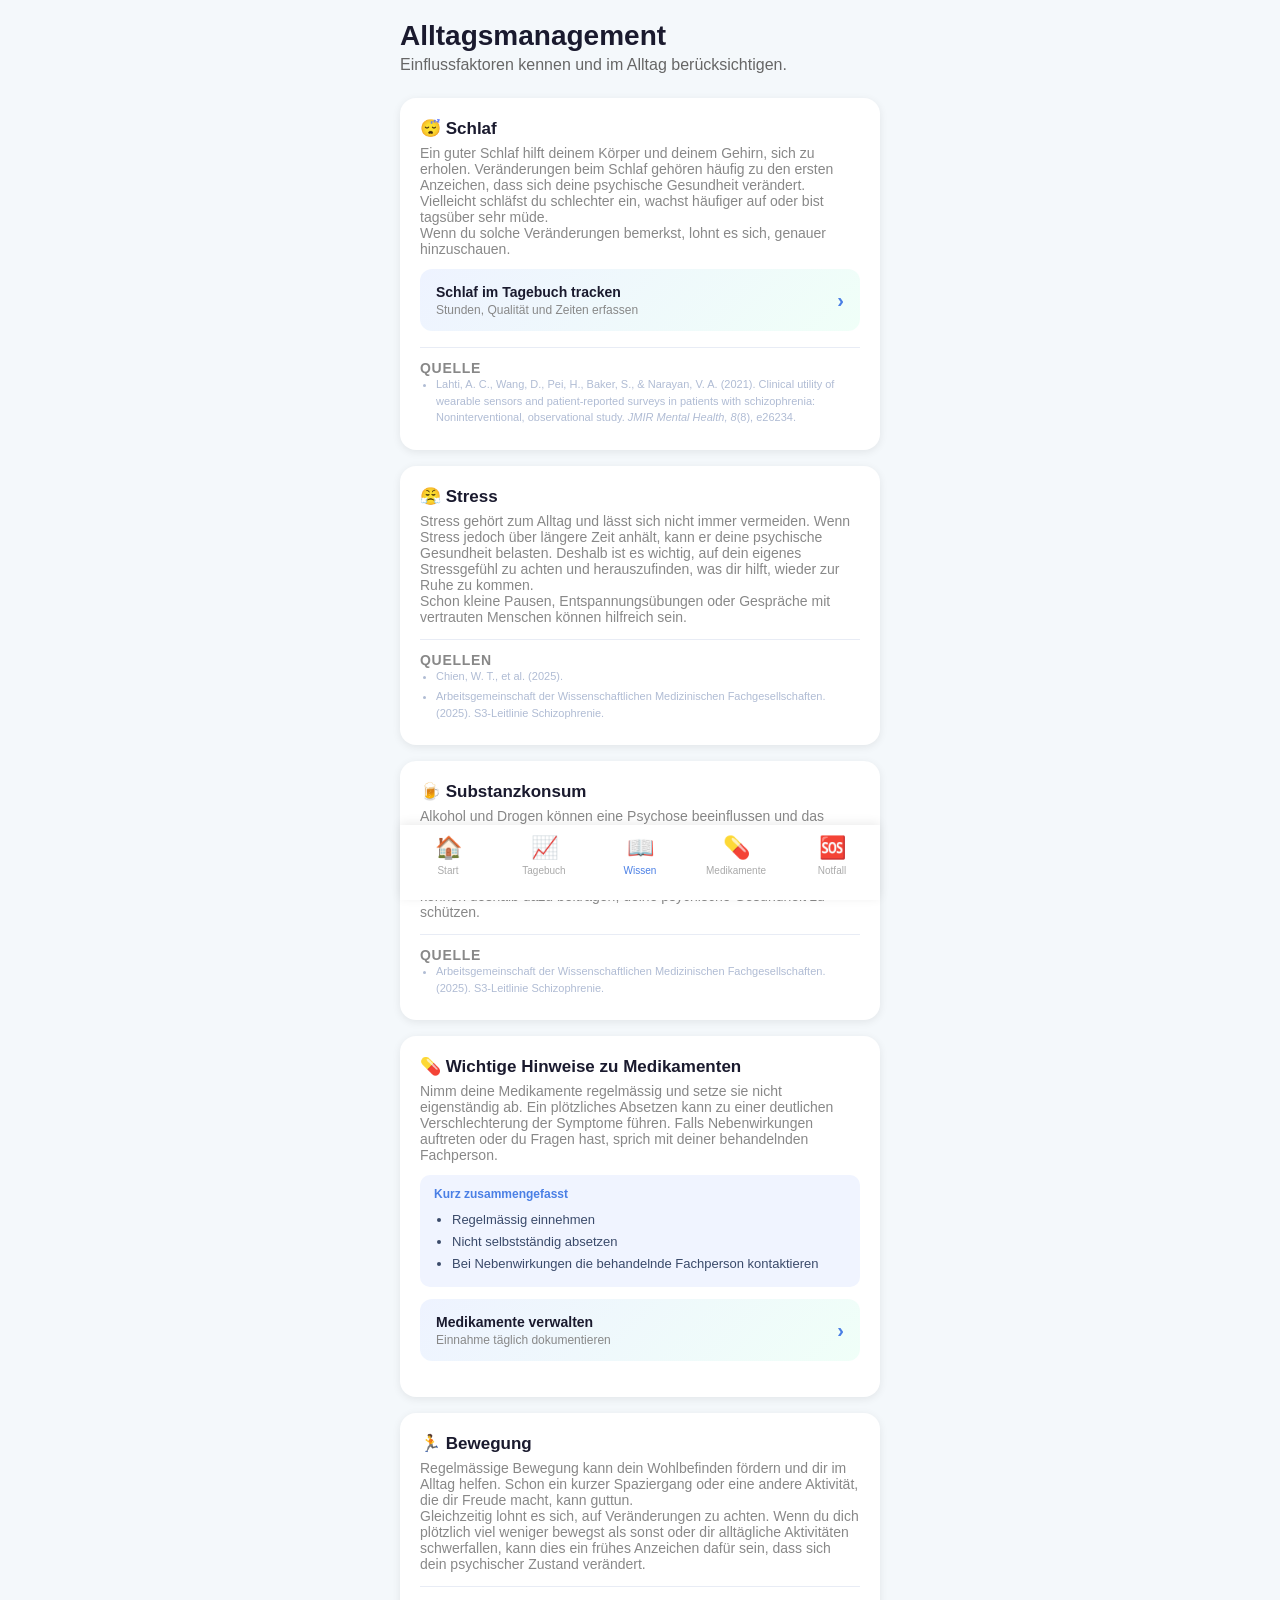
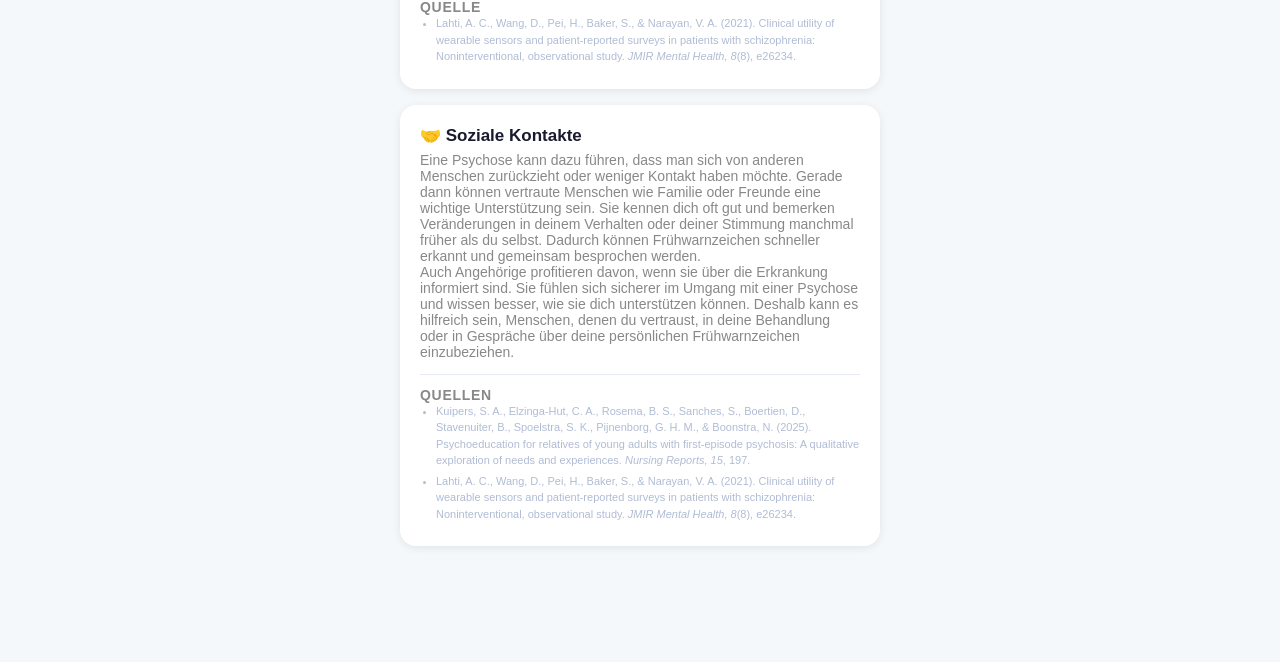
==== commit f5e015cf: "Add files via upload" ====
--- a/alltagsmanagement.html
+++ b/alltagsmanagement.html
@@ -39,7 +39,7 @@
             <div class="quellen">
                 <p class="quellen-titel">Quelle</p>
                 <ul>
-                    <li>Lahti, A. C., Wang, D., Pei, H., Baker, S., &amp; Narayan, V. A. (2021). Clinical utility of wearable sensors and patient-reported surveys in patients with schizophrenia. <em>JMIR Mental Health, 8</em>(8), e26234.</li>
+                    <li>Lahti, A. C., Wang, D., Pei, H., Baker, S., &amp; Narayan, V. A. (2021). Clinical utility of wearable sensors and patient-reported surveys in patients with schizophrenia: Noninterventional, observational study. <em>JMIR Mental Health, 8</em>(8), e26234.</li>
                 </ul>
             </div>
         </div>
@@ -51,7 +51,7 @@
             <div class="quellen">
                 <p class="quellen-titel">Quellen</p>
                 <ul>
-                    <li>Chien, W. T., et al. (2025). Effectiveness of a peer-facilitated, recovery-focused self-illness management program for adults with first-episode psychosis: A randomized controlled trial.</li>
+                    <li>Chien, W. T., et al. (2025).</li>
                     <li>Arbeitsgemeinschaft der Wissenschaftlichen Medizinischen Fachgesellschaften. (2025). S3-Leitlinie Schizophrenie.</li>
                 </ul>
             </div>
@@ -96,7 +96,7 @@
             <div class="quellen">
                 <p class="quellen-titel">Quelle</p>
                 <ul>
-                    <li>Lahti, A. C., Wang, D., Pei, H., Baker, S., &amp; Narayan, V. A. (2021). Clinical utility of wearable sensors and patient-reported surveys in patients with schizophrenia. <em>JMIR Mental Health, 8</em>(8), e26234.</li>
+                    <li>Lahti, A. C., Wang, D., Pei, H., Baker, S., &amp; Narayan, V. A. (2021). Clinical utility of wearable sensors and patient-reported surveys in patients with schizophrenia: Noninterventional, observational study. <em>JMIR Mental Health, 8</em>(8), e26234.</li>
                 </ul>
             </div>
         </div>
@@ -108,8 +108,8 @@
             <div class="quellen">
                 <p class="quellen-titel">Quellen</p>
                 <ul>
-                    <li>Kuipers, S. A., et al. (2025). Psychoeducation for relatives of young adults with first-episode psychosis: A qualitative exploration of needs and experiences. <em>Nursing Reports, 15</em>, 197.</li>
-                    <li>Lahti, A. C., Wang, D., Pei, H., Baker, S., &amp; Narayan, V. A. (2021). Clinical utility of wearable sensors and patient-reported surveys in patients with schizophrenia. <em>JMIR Mental Health, 8</em>(8), e26234.</li>
+                    <li>Kuipers, S. A., Elzinga-Hut, C. A., Rosema, B. S., Sanches, S., Boertien, D., Stavenuiter, B., Spoelstra, S. K., Pijnenborg, G. H. M., &amp; Boonstra, N. (2025). Psychoeducation for relatives of young adults with first-episode psychosis: A qualitative exploration of needs and experiences. <em>Nursing Reports, 15</em>, 197.</li>
+                    <li>Lahti, A. C., Wang, D., Pei, H., Baker, S., &amp; Narayan, V. A. (2021). Clinical utility of wearable sensors and patient-reported surveys in patients with schizophrenia: Noninterventional, observational study. <em>JMIR Mental Health, 8</em>(8), e26234.</li>
                 </ul>
             </div>
         </div>
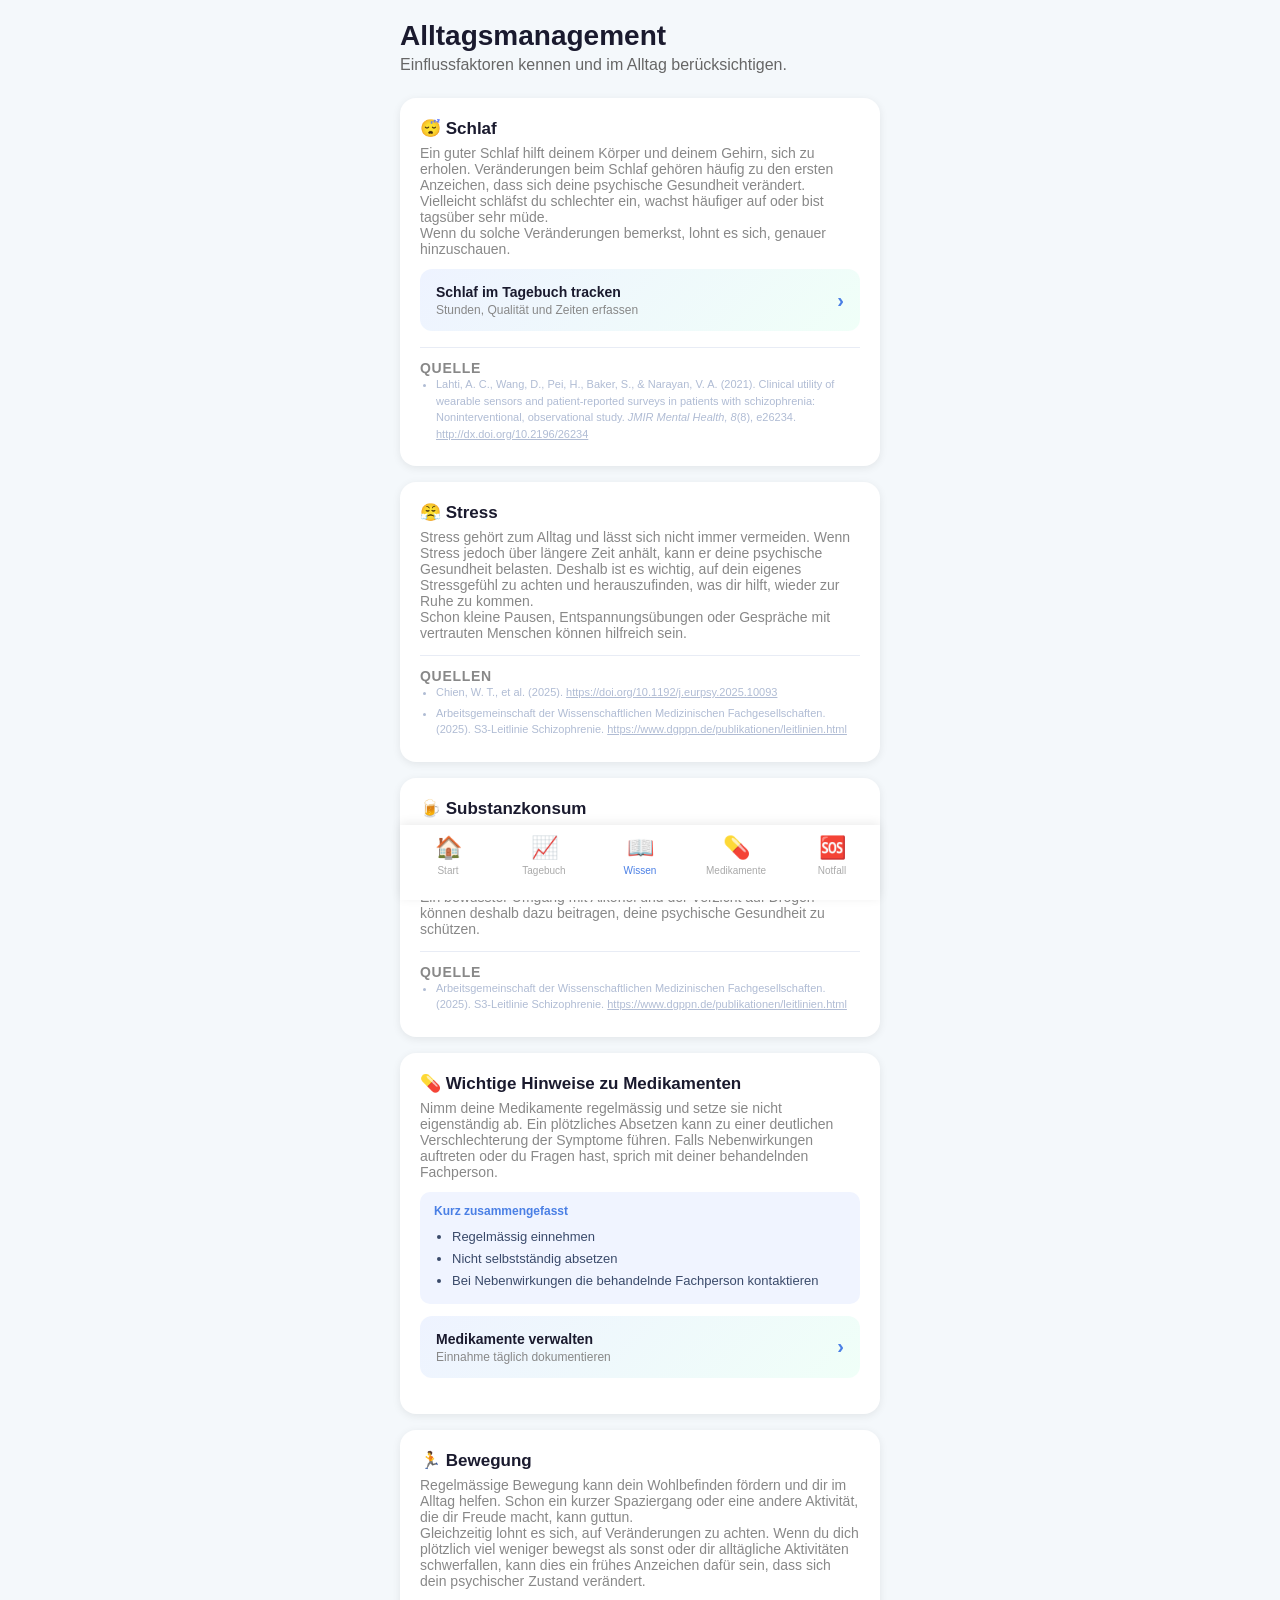
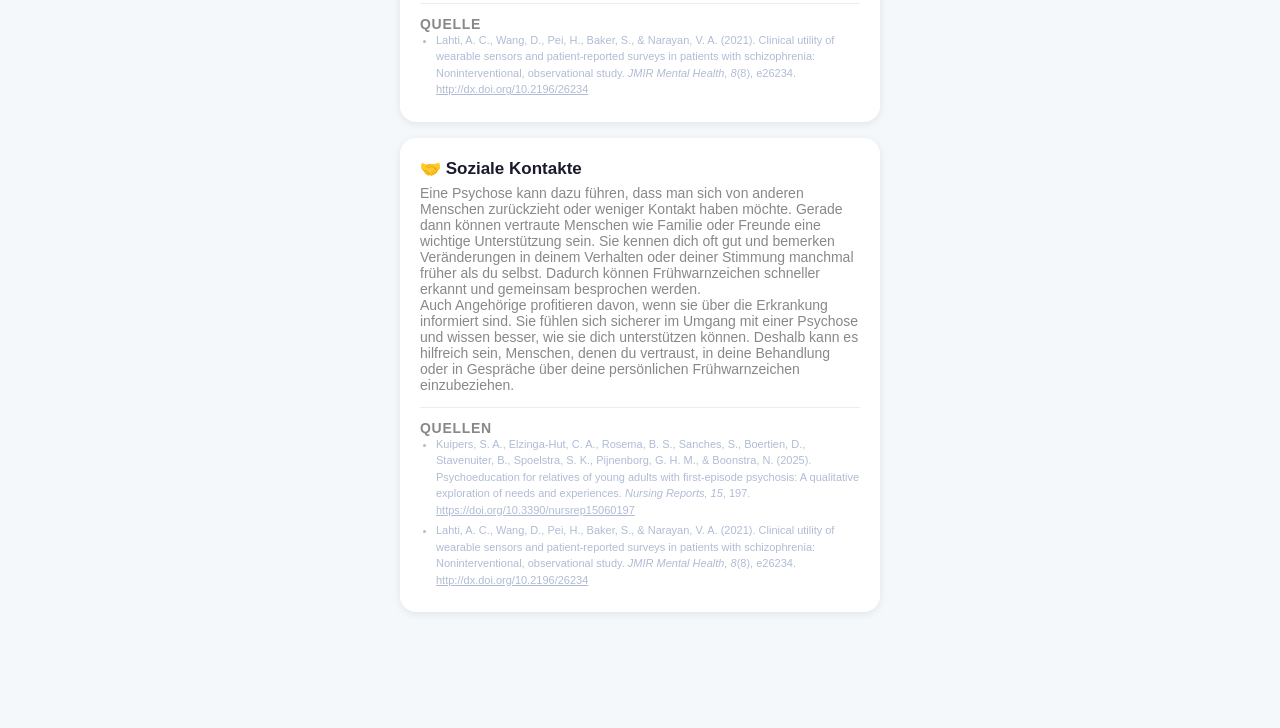
==== commit 3833b46f: "Add files via upload" ====
--- a/alltagsmanagement.html
+++ b/alltagsmanagement.html
@@ -39,7 +39,7 @@
             <div class="quellen">
                 <p class="quellen-titel">Quelle</p>
                 <ul>
-                    <li>Lahti, A. C., Wang, D., Pei, H., Baker, S., &amp; Narayan, V. A. (2021). Clinical utility of wearable sensors and patient-reported surveys in patients with schizophrenia: Noninterventional, observational study. <em>JMIR Mental Health, 8</em>(8), e26234.</li>
+                    <li>Lahti, A. C., Wang, D., Pei, H., Baker, S., &amp; Narayan, V. A. (2021). Clinical utility of wearable sensors and patient-reported surveys in patients with schizophrenia: Noninterventional, observational study. <em>JMIR Mental Health, 8</em>(8), e26234. <a href="http://dx.doi.org/10.2196/26234" target="_blank" style="color:inherit;">http://dx.doi.org/10.2196/26234</a></li>
                 </ul>
             </div>
         </div>
@@ -51,8 +51,8 @@
             <div class="quellen">
                 <p class="quellen-titel">Quellen</p>
                 <ul>
-                    <li>Chien, W. T., et al. (2025).</li>
-                    <li>Arbeitsgemeinschaft der Wissenschaftlichen Medizinischen Fachgesellschaften. (2025). S3-Leitlinie Schizophrenie.</li>
+                    <li>Chien, W. T., et al. (2025). <a href="https://doi.org/10.1192/j.eurpsy.2025.10093" target="_blank" style="color:inherit;">https://doi.org/10.1192/j.eurpsy.2025.10093</a></li>
+                    <li>Arbeitsgemeinschaft der Wissenschaftlichen Medizinischen Fachgesellschaften. (2025). S3-Leitlinie Schizophrenie. <a href="https://www.dgppn.de/publikationen/leitlinien.html" target="_blank" style="color:inherit;">https://www.dgppn.de/publikationen/leitlinien.html</a></li>
                 </ul>
             </div>
         </div>
@@ -64,7 +64,7 @@
             <div class="quellen">
                 <p class="quellen-titel">Quelle</p>
                 <ul>
-                    <li>Arbeitsgemeinschaft der Wissenschaftlichen Medizinischen Fachgesellschaften. (2025). S3-Leitlinie Schizophrenie.</li>
+                    <li>Arbeitsgemeinschaft der Wissenschaftlichen Medizinischen Fachgesellschaften. (2025). S3-Leitlinie Schizophrenie. <a href="https://www.dgppn.de/publikationen/leitlinien.html" target="_blank" style="color:inherit;">https://www.dgppn.de/publikationen/leitlinien.html</a></li>
                 </ul>
             </div>
         </div>
@@ -96,7 +96,7 @@
             <div class="quellen">
                 <p class="quellen-titel">Quelle</p>
                 <ul>
-                    <li>Lahti, A. C., Wang, D., Pei, H., Baker, S., &amp; Narayan, V. A. (2021). Clinical utility of wearable sensors and patient-reported surveys in patients with schizophrenia: Noninterventional, observational study. <em>JMIR Mental Health, 8</em>(8), e26234.</li>
+                    <li>Lahti, A. C., Wang, D., Pei, H., Baker, S., &amp; Narayan, V. A. (2021). Clinical utility of wearable sensors and patient-reported surveys in patients with schizophrenia: Noninterventional, observational study. <em>JMIR Mental Health, 8</em>(8), e26234. <a href="http://dx.doi.org/10.2196/26234" target="_blank" style="color:inherit;">http://dx.doi.org/10.2196/26234</a></li>
                 </ul>
             </div>
         </div>
@@ -108,8 +108,8 @@
             <div class="quellen">
                 <p class="quellen-titel">Quellen</p>
                 <ul>
-                    <li>Kuipers, S. A., Elzinga-Hut, C. A., Rosema, B. S., Sanches, S., Boertien, D., Stavenuiter, B., Spoelstra, S. K., Pijnenborg, G. H. M., &amp; Boonstra, N. (2025). Psychoeducation for relatives of young adults with first-episode psychosis: A qualitative exploration of needs and experiences. <em>Nursing Reports, 15</em>, 197.</li>
-                    <li>Lahti, A. C., Wang, D., Pei, H., Baker, S., &amp; Narayan, V. A. (2021). Clinical utility of wearable sensors and patient-reported surveys in patients with schizophrenia: Noninterventional, observational study. <em>JMIR Mental Health, 8</em>(8), e26234.</li>
+                    <li>Kuipers, S. A., Elzinga-Hut, C. A., Rosema, B. S., Sanches, S., Boertien, D., Stavenuiter, B., Spoelstra, S. K., Pijnenborg, G. H. M., &amp; Boonstra, N. (2025). Psychoeducation for relatives of young adults with first-episode psychosis: A qualitative exploration of needs and experiences. <em>Nursing Reports, 15</em>, 197. <a href="https://doi.org/10.3390/nursrep15060197" target="_blank" style="color:inherit;">https://doi.org/10.3390/nursrep15060197</a></li>
+                    <li>Lahti, A. C., Wang, D., Pei, H., Baker, S., &amp; Narayan, V. A. (2021). Clinical utility of wearable sensors and patient-reported surveys in patients with schizophrenia: Noninterventional, observational study. <em>JMIR Mental Health, 8</em>(8), e26234. <a href="http://dx.doi.org/10.2196/26234" target="_blank" style="color:inherit;">http://dx.doi.org/10.2196/26234</a></li>
                 </ul>
             </div>
         </div>
